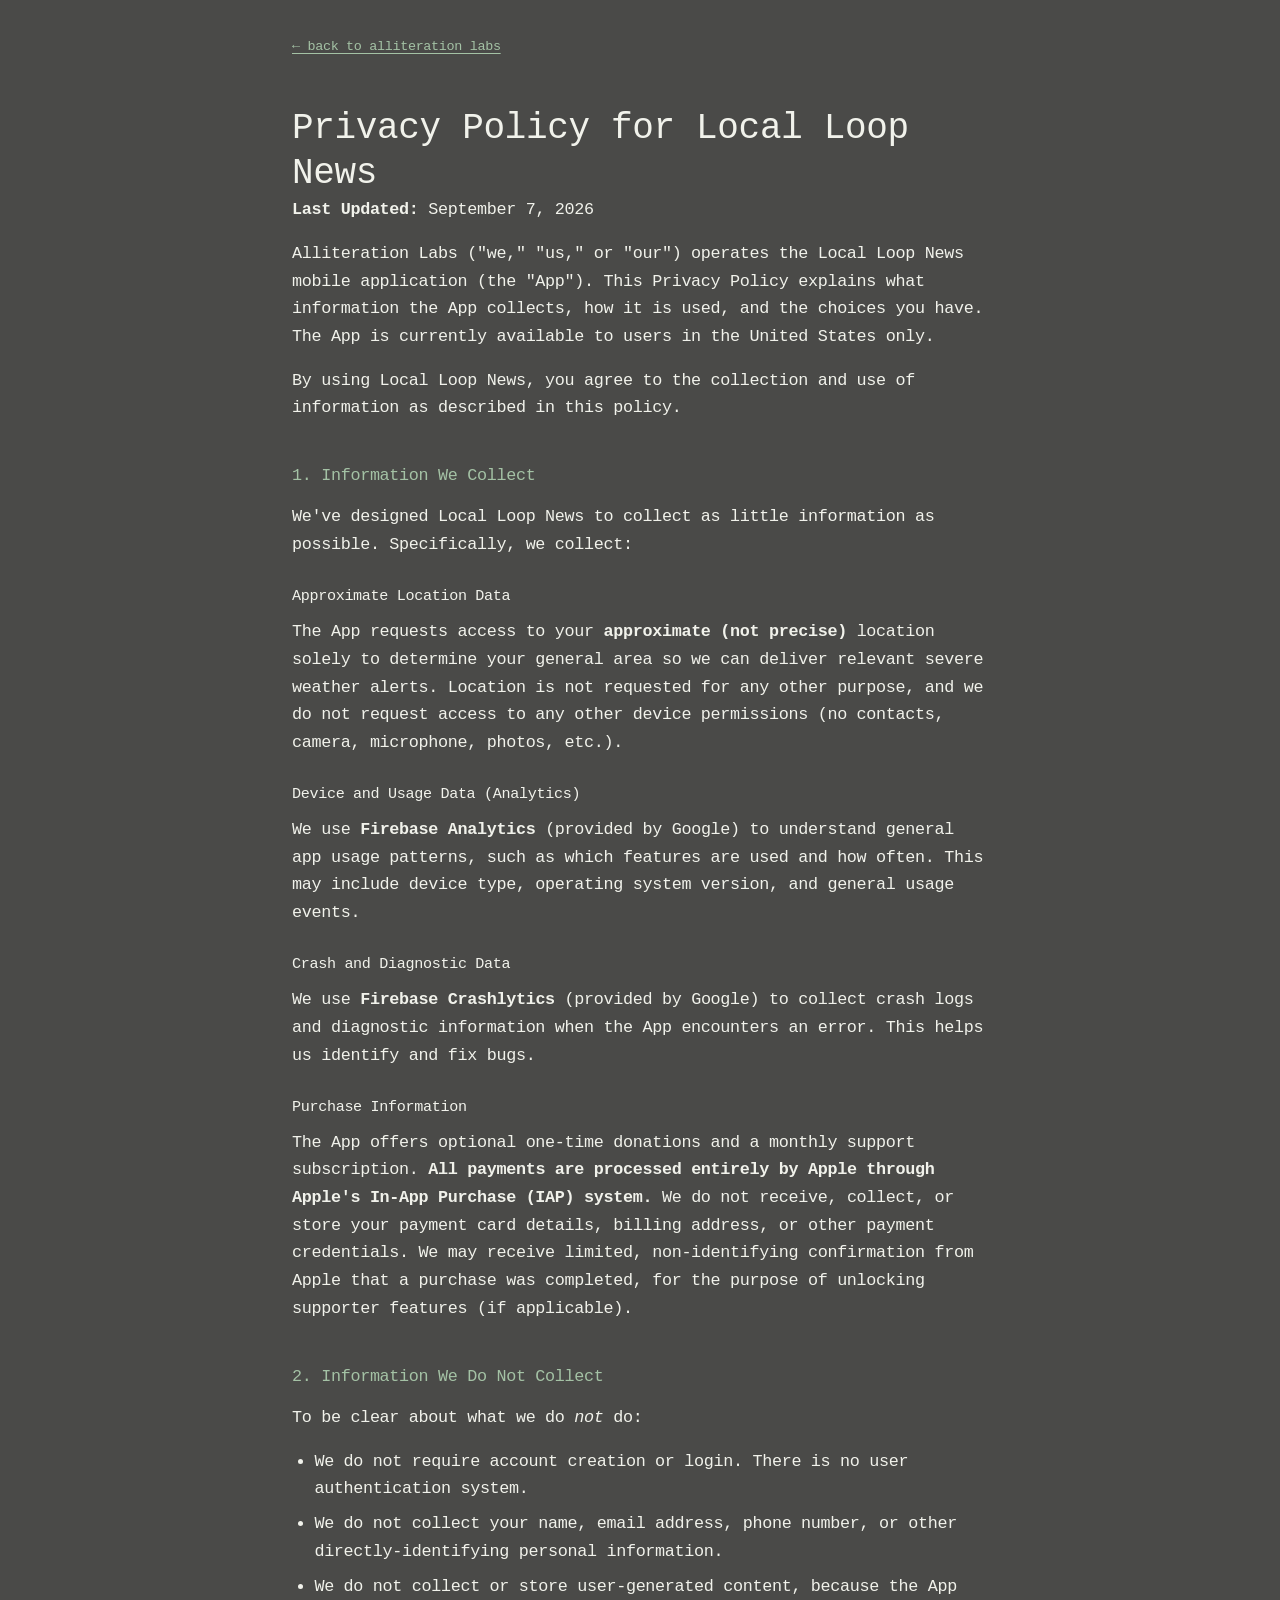
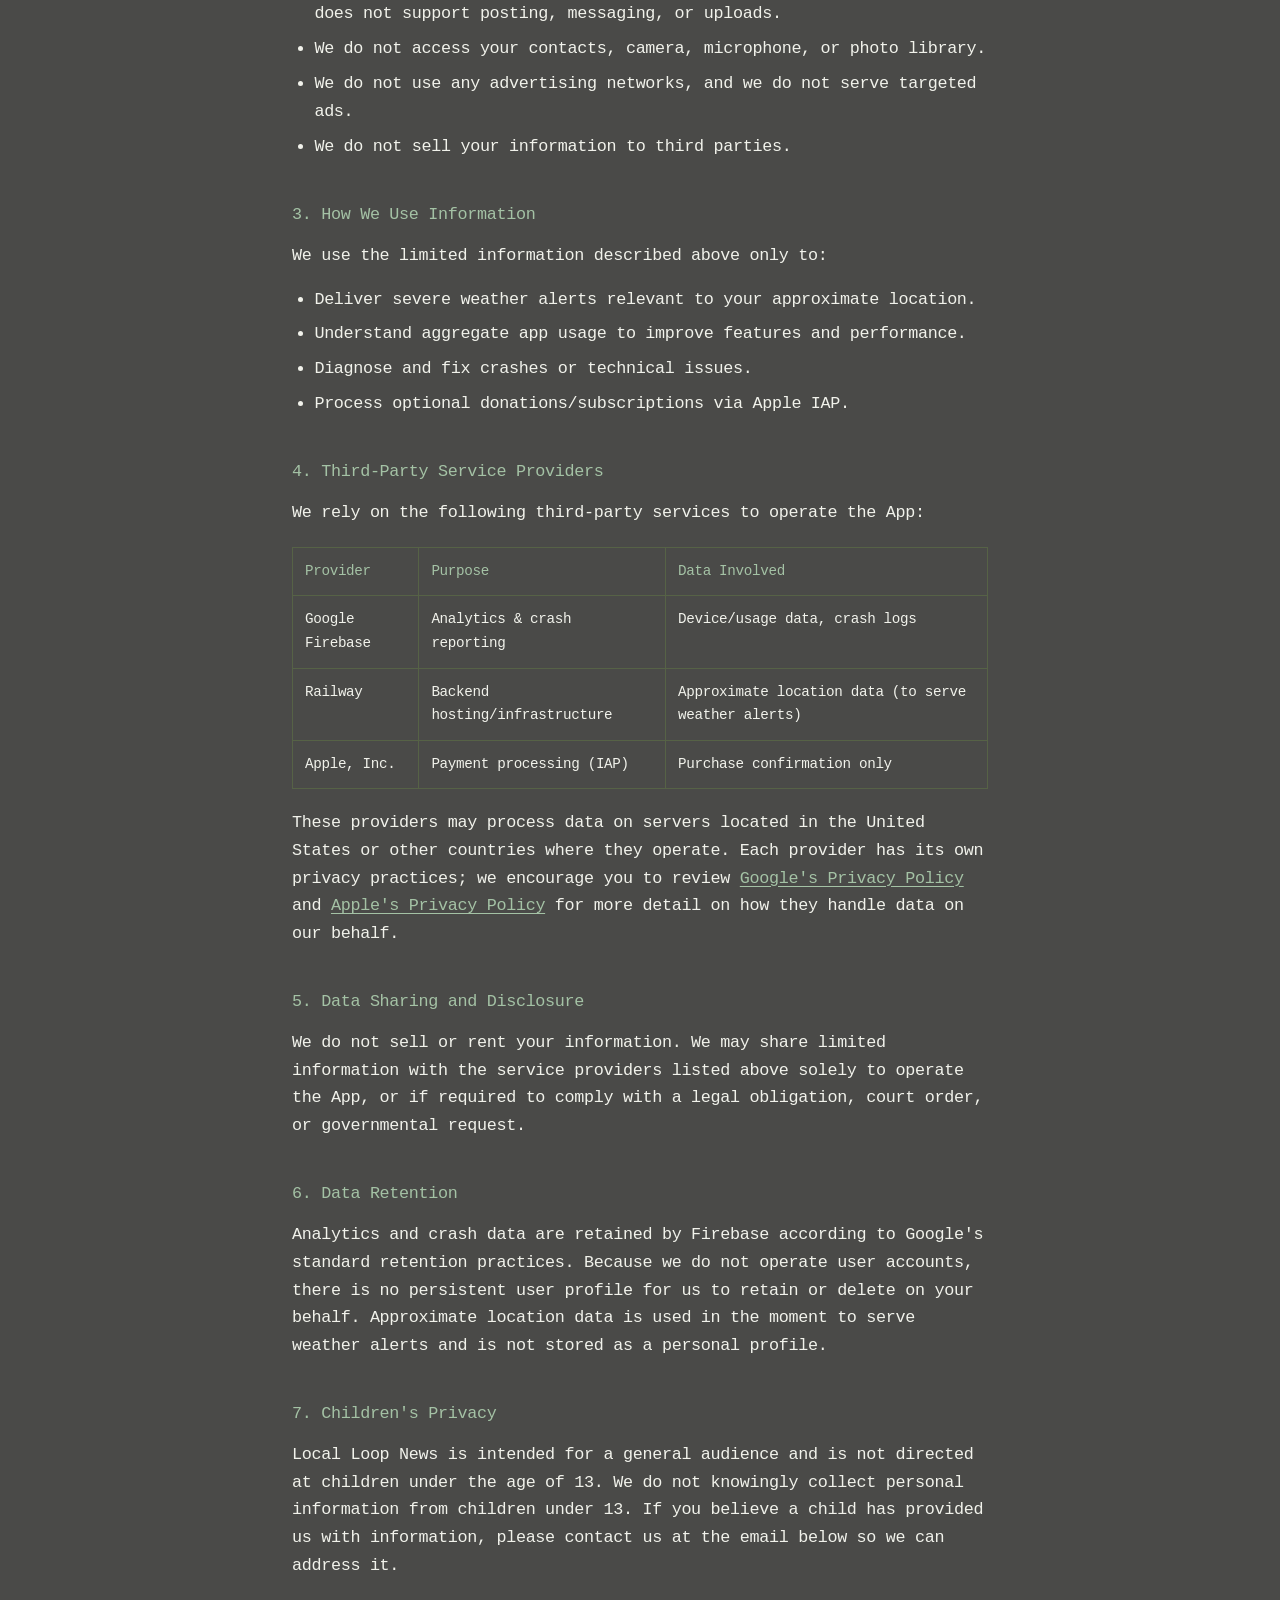
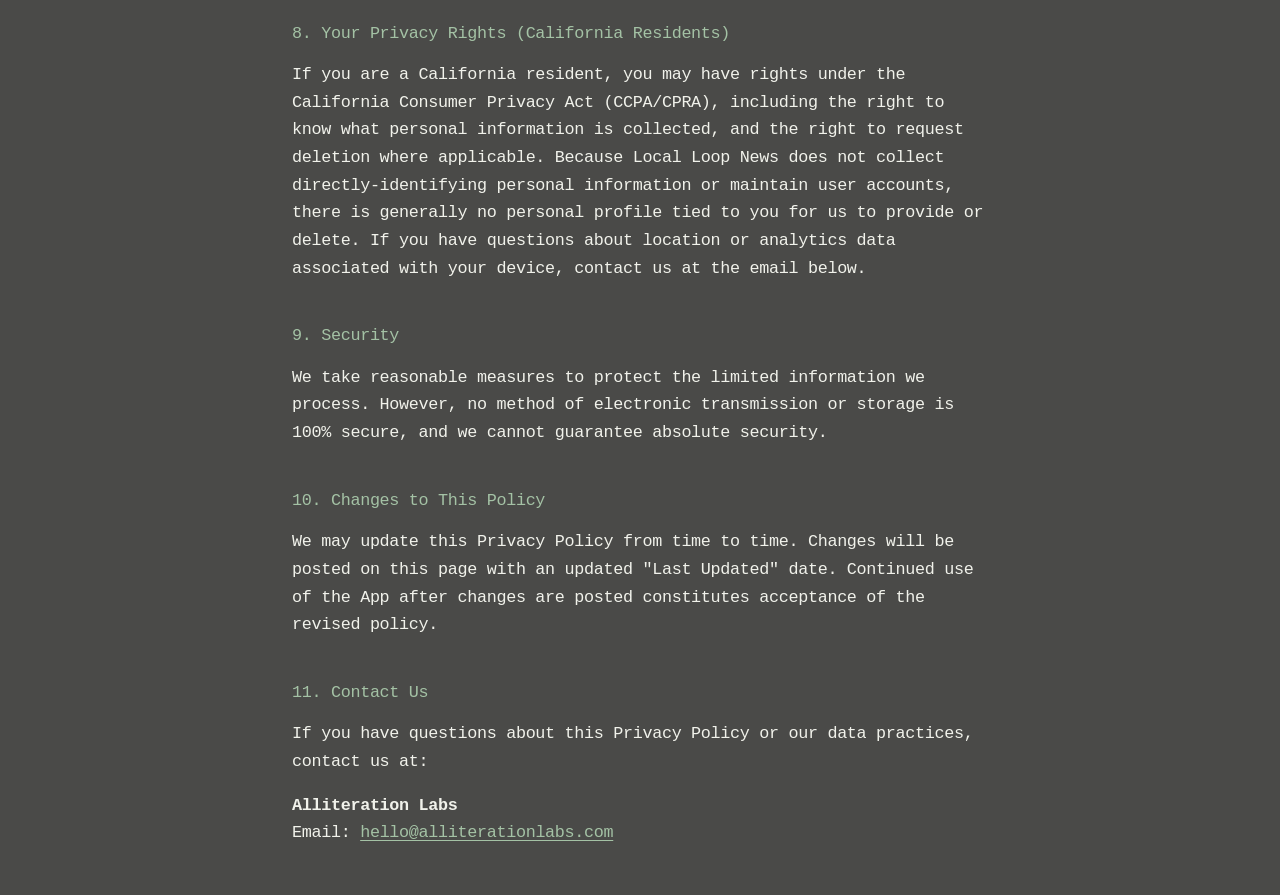
==== local-loop-policy/index.html @ e63e3c95 "Add privacy policy" ====
<!doctype html>
<html lang="en">
  <head>
    <meta charset="UTF-8" />
    <meta name="viewport" content="width=device-width, initial-scale=1.0" />
    <meta
      name="description"
      content="Privacy Policy for the Local Loop News mobile application."
    />
    <title>Local Loop News Privacy Policy | Alliteration Labs</title>
    <link rel="stylesheet" href="../styles.css" />
  </head>
  <body>
    <main class="terminal policy">
      <a class="policy__back" href="../index.html">&larr; back to alliteration labs</a>

      <h1 class="policy__title">Privacy Policy for Local Loop News</h1>
      <p class="policy__updated"><strong>Last Updated:</strong> September 7, 2026</p>

      <p>
        Alliteration Labs (&quot;we,&quot; &quot;us,&quot; or &quot;our&quot;) operates the Local
        Loop News mobile application (the &quot;App&quot;). This Privacy Policy explains
        what information the App collects, how it is used, and the choices you
        have. The App is currently available to users in the United States only.
      </p>
      <p>
        By using Local Loop News, you agree to the collection and use of
        information as described in this policy.
      </p>

      <h2>1. Information We Collect</h2>
      <p>We&apos;ve designed Local Loop News to collect as little information as possible. Specifically, we collect:</p>

      <h3>Approximate Location Data</h3>
      <p>
        The App requests access to your <strong>approximate (not precise)</strong>
        location solely to determine your general area so we can deliver relevant
        severe weather alerts. Location is not requested for any other purpose,
        and we do not request access to any other device permissions (no contacts,
        camera, microphone, photos, etc.).
      </p>

      <h3>Device and Usage Data (Analytics)</h3>
      <p>
        We use <strong>Firebase Analytics</strong> (provided by Google) to understand
        general app usage patterns, such as which features are used and how often.
        This may include device type, operating system version, and general usage events.
      </p>

      <h3>Crash and Diagnostic Data</h3>
      <p>
        We use <strong>Firebase Crashlytics</strong> (provided by Google) to collect
        crash logs and diagnostic information when the App encounters an error.
        This helps us identify and fix bugs.
      </p>

      <h3>Purchase Information</h3>
      <p>
        The App offers optional one-time donations and a monthly support subscription.
        <strong>All payments are processed entirely by Apple through Apple&apos;s In-App
        Purchase (IAP) system.</strong> We do not receive, collect, or store your
        payment card details, billing address, or other payment credentials. We may
        receive limited, non-identifying confirmation from Apple that a purchase was
        completed, for the purpose of unlocking supporter features (if applicable).
      </p>

      <h2>2. Information We Do Not Collect</h2>
      <p>To be clear about what we do <em>not</em> do:</p>
      <ul>
        <li>We do not require account creation or login. There is no user authentication system.</li>
        <li>We do not collect your name, email address, phone number, or other directly-identifying personal information.</li>
        <li>We do not collect or store user-generated content, because the App does not support posting, messaging, or uploads.</li>
        <li>We do not access your contacts, camera, microphone, or photo library.</li>
        <li>We do not use any advertising networks, and we do not serve targeted ads.</li>
        <li>We do not sell your information to third parties.</li>
      </ul>

      <h2>3. How We Use Information</h2>
      <p>We use the limited information described above only to:</p>
      <ul>
        <li>Deliver severe weather alerts relevant to your approximate location.</li>
        <li>Understand aggregate app usage to improve features and performance.</li>
        <li>Diagnose and fix crashes or technical issues.</li>
        <li>Process optional donations/subscriptions via Apple IAP.</li>
      </ul>

      <h2>4. Third-Party Service Providers</h2>
      <p>We rely on the following third-party services to operate the App:</p>
      <div class="policy__table-wrap" tabindex="0">
        <table>
          <thead>
            <tr>
              <th scope="col">Provider</th>
              <th scope="col">Purpose</th>
              <th scope="col">Data Involved</th>
            </tr>
          </thead>
          <tbody>
            <tr>
              <td>Google Firebase</td>
              <td>Analytics &amp; crash reporting</td>
              <td>Device/usage data, crash logs</td>
            </tr>
            <tr>
              <td>Railway</td>
              <td>Backend hosting/infrastructure</td>
              <td>Approximate location data (to serve weather alerts)</td>
            </tr>
            <tr>
              <td>Apple, Inc.</td>
              <td>Payment processing (IAP)</td>
              <td>Purchase confirmation only</td>
            </tr>
          </tbody>
        </table>
      </div>
      <p>
        These providers may process data on servers located in the United States or
        other countries where they operate. Each provider has its own privacy practices;
        we encourage you to review <a href="https://policies.google.com/privacy">Google&apos;s
        Privacy Policy</a> and <a href="https://www.apple.com/legal/privacy/">Apple&apos;s
        Privacy Policy</a> for more detail on how they handle data on our behalf.
      </p>

      <h2>5. Data Sharing and Disclosure</h2>
      <p>
        We do not sell or rent your information. We may share limited information with
        the service providers listed above solely to operate the App, or if required to
        comply with a legal obligation, court order, or governmental request.
      </p>

      <h2>6. Data Retention</h2>
      <p>
        Analytics and crash data are retained by Firebase according to Google&apos;s standard
        retention practices. Because we do not operate user accounts, there is no persistent
        user profile for us to retain or delete on your behalf. Approximate location data is
        used in the moment to serve weather alerts and is not stored as a personal profile.
      </p>

      <h2>7. Children&apos;s Privacy</h2>
      <p>
        Local Loop News is intended for a general audience and is not directed at children
        under the age of 13. We do not knowingly collect personal information from children
        under 13. If you believe a child has provided us with information, please contact us
        at the email below so we can address it.
      </p>

      <h2>8. Your Privacy Rights (California Residents)</h2>
      <p>
        If you are a California resident, you may have rights under the California Consumer
        Privacy Act (CCPA/CPRA), including the right to know what personal information is
        collected, and the right to request deletion where applicable. Because Local Loop News
        does not collect directly-identifying personal information or maintain user accounts,
        there is generally no personal profile tied to you for us to provide or delete. If you
        have questions about location or analytics data associated with your device, contact us
        at the email below.
      </p>

      <h2>9. Security</h2>
      <p>
        We take reasonable measures to protect the limited information we process. However,
        no method of electronic transmission or storage is 100% secure, and we cannot guarantee
        absolute security.
      </p>

      <h2>10. Changes to This Policy</h2>
      <p>
        We may update this Privacy Policy from time to time. Changes will be posted on this
        page with an updated &quot;Last Updated&quot; date. Continued use of the App after changes are
        posted constitutes acceptance of the revised policy.
      </p>

      <h2>11. Contact Us</h2>
      <p>If you have questions about this Privacy Policy or our data practices, contact us at:</p>
      <p>
        <strong>Alliteration Labs</strong><br />
        Email: <a href="mailto:hello@alliterationlabs.com">hello@alliterationlabs.com</a>
      </p>
    </main>
  </body>
</html>
---- styles.css ----
:root {
  color-scheme: light;
  font-family: "SFMono-Regular", Consolas, "Liberation Mono", Menlo, monospace;
  background: #4a4a48;
  color: #f1f2eb;
}

* {
  box-sizing: border-box;
}

html,
body {
  min-height: 100%;
  margin: 0;
}

body {
  background: #4a4a48;
}

.terminal {
  min-height: 100dvh;
  max-width: 1040px;
  margin: 0 auto;
  padding: 2rem;
  font-size: clamp(0.9rem, 1.7vw, 1.05rem);
  line-height: 1.65;
  letter-spacing: -0.02em;
  cursor: text;
}

.terminal__header {
  display: flex;
  justify-content: space-between;
  margin-bottom: 3rem;
  color: #d8dad3;
  font-size: 0.75em;
  letter-spacing: 0.06em;
  text-transform: uppercase;
}

.status-indicator {
  display: inline-flex;
  align-items: center;
  gap: 0.35rem;
  min-height: 1em;
}

.status-indicator i {
  display: block;
  width: 0.45em;
  height: 0.45em;
  background: #566246;
}

.status-indicator--active i {
  animation: status-light-1 1.6s steps(1, end) infinite;
}

.status-indicator--active i:nth-child(2) {
  animation-name: status-light-2;
}

.status-indicator--active i:nth-child(3) {
  animation-name: status-light-3;
}

.status-indicator--active i:nth-child(4) {
  animation-name: status-light-4;
}

.status-indicator--active i:nth-child(5) {
  animation-name: status-light-5;
}

.terminal__output {
  overflow-wrap: anywhere;
}

.terminal__line {
  margin: 0 0 0.7rem;
  white-space: pre-wrap;
}

.terminal__line--command {
  color: #a4c2a5;
}

.terminal__line--muted {
  color: #d8dad3;
}

.terminal__prompt {
  display: flex;
  align-items: center;
  min-width: 0;
  margin-top: 0.7rem;
}

.terminal__hint {
  margin: 0.3rem 0 0;
  color: #d8dad3;
  font-size: 0.75em;
}

.terminal__footer {
  margin-top: calc(100dvh - 13rem);
  padding-bottom: 1rem;
  color: #d8dad3;
  font-size: 0.75em;
}

.terminal__footer a,
.policy__back {
  color: inherit;
  cursor: pointer;
  text-underline-offset: 0.2em;
}

.terminal__footer a:hover,
.policy__back:hover {
  color: #f1f2eb;
}

.policy {
  max-width: 760px;
}

.policy__back {
  display: inline-block;
  margin-bottom: 3rem;
  color: #d8dad3;
  font-size: 0.8em;
}

.policy__title {
  margin: 0;
  color: #f1f2eb;
  font-size: clamp(1.5rem, 4vw, 2.25rem);
  font-weight: 400;
  line-height: 1.25;
}

.policy__updated {
  margin: 0.8rem 0 2.5rem;
  color: #d8dad3;
}

.policy h2 {
  margin: 2.5rem 0 0.85rem;
  color: #a4c2a5;
  font-size: 1em;
  font-weight: 400;
}

.policy h3 {
  margin: 1.6rem 0 0.55rem;
  color: #f1f2eb;
  font-size: 0.9em;
  font-weight: 400;
}

.policy p,
.policy li {
  color: #f1f2eb;
}

.policy p {
  margin: 0 0 1rem;
}

.policy ul {
  margin: 0 0 1rem;
  padding-left: 1.4rem;
}

.policy li {
  margin-bottom: 0.45rem;
}

.policy a {
  color: #a4c2a5;
  text-underline-offset: 0.2em;
}

.policy__table-wrap {
  margin: 1.25rem 0;
  overflow-x: auto;
}

.policy table {
  width: 100%;
  min-width: 600px;
  border-collapse: collapse;
  color: #f1f2eb;
  font-size: 0.85em;
}

.policy th,
.policy td {
  padding: 0.75rem;
  border: 1px solid #566246;
  text-align: left;
  vertical-align: top;
}

.policy th {
  color: #a4c2a5;
  font-weight: 400;
}

.prompt-prefix {
  flex: 0 0 auto;
  color: #a4c2a5;
  white-space: nowrap;
}

#command-input {
  width: 0;
  min-width: 0;
  flex: 0 0 auto;
  margin-left: 1ch;
  padding: 0;
  border: 0;
  outline: 0;
  background: transparent;
  color: #f1f2eb;
  font: inherit;
  caret-color: transparent;
}

.cursor {
  width: 0.6ch;
  height: 1em;
  flex: 0 0 auto;
  background: currentColor;
  animation: blink 1s step-end infinite;
}

.terminal:not(:focus-within) .cursor {
  opacity: 0.45;
}

.sr-only {
  position: absolute;
  width: 1px;
  height: 1px;
  padding: 0;
  margin: -1px;
  overflow: hidden;
  clip: rect(0, 0, 0, 0);
  white-space: nowrap;
  border: 0;
}

@keyframes blink {
  50%,
  100% {
    opacity: 0;
  }
}

@keyframes status-light-1 {
  0%, 6.24%, 93.75%, 100% {
    background: #a4c2a5;
  }

  6.25%, 93.74% {
    background: #566246;
  }
}

@keyframes status-light-2 {
  6.25%, 18.74%, 81.25%, 93.74% {
    background: #a4c2a5;
  }

  0%, 6.24%, 18.75%, 81.24%, 93.75%, 100% {
    background: #566246;
  }
}

@keyframes status-light-3 {
  18.75%, 31.24%, 68.75%, 81.24% {
    background: #a4c2a5;
  }

  0%, 18.74%, 31.25%, 68.74%, 81.25%, 100% {
    background: #566246;
  }
}

@keyframes status-light-4 {
  31.25%, 43.74%, 56.25%, 68.74% {
    background: #a4c2a5;
  }

  0%, 31.24%, 43.75%, 56.24%, 68.75%, 100% {
    background: #566246;
  }
}

@keyframes status-light-5 {
  43.75%, 56.24% {
    background: #a4c2a5;
  }

  0%, 43.74%, 56.25%, 100% {
    background: #566246;
  }
}

@media (max-width: 600px) {
  .terminal {
    padding: 1.25rem;
  }

  .terminal__header {
    margin-bottom: 2rem;
  }

  .terminal__footer {
    margin-top: calc(100dvh - 11rem);
  }

}

@media (prefers-reduced-motion: reduce) {
  .cursor,
  .status-indicator--active i {
    animation: none;
  }
}
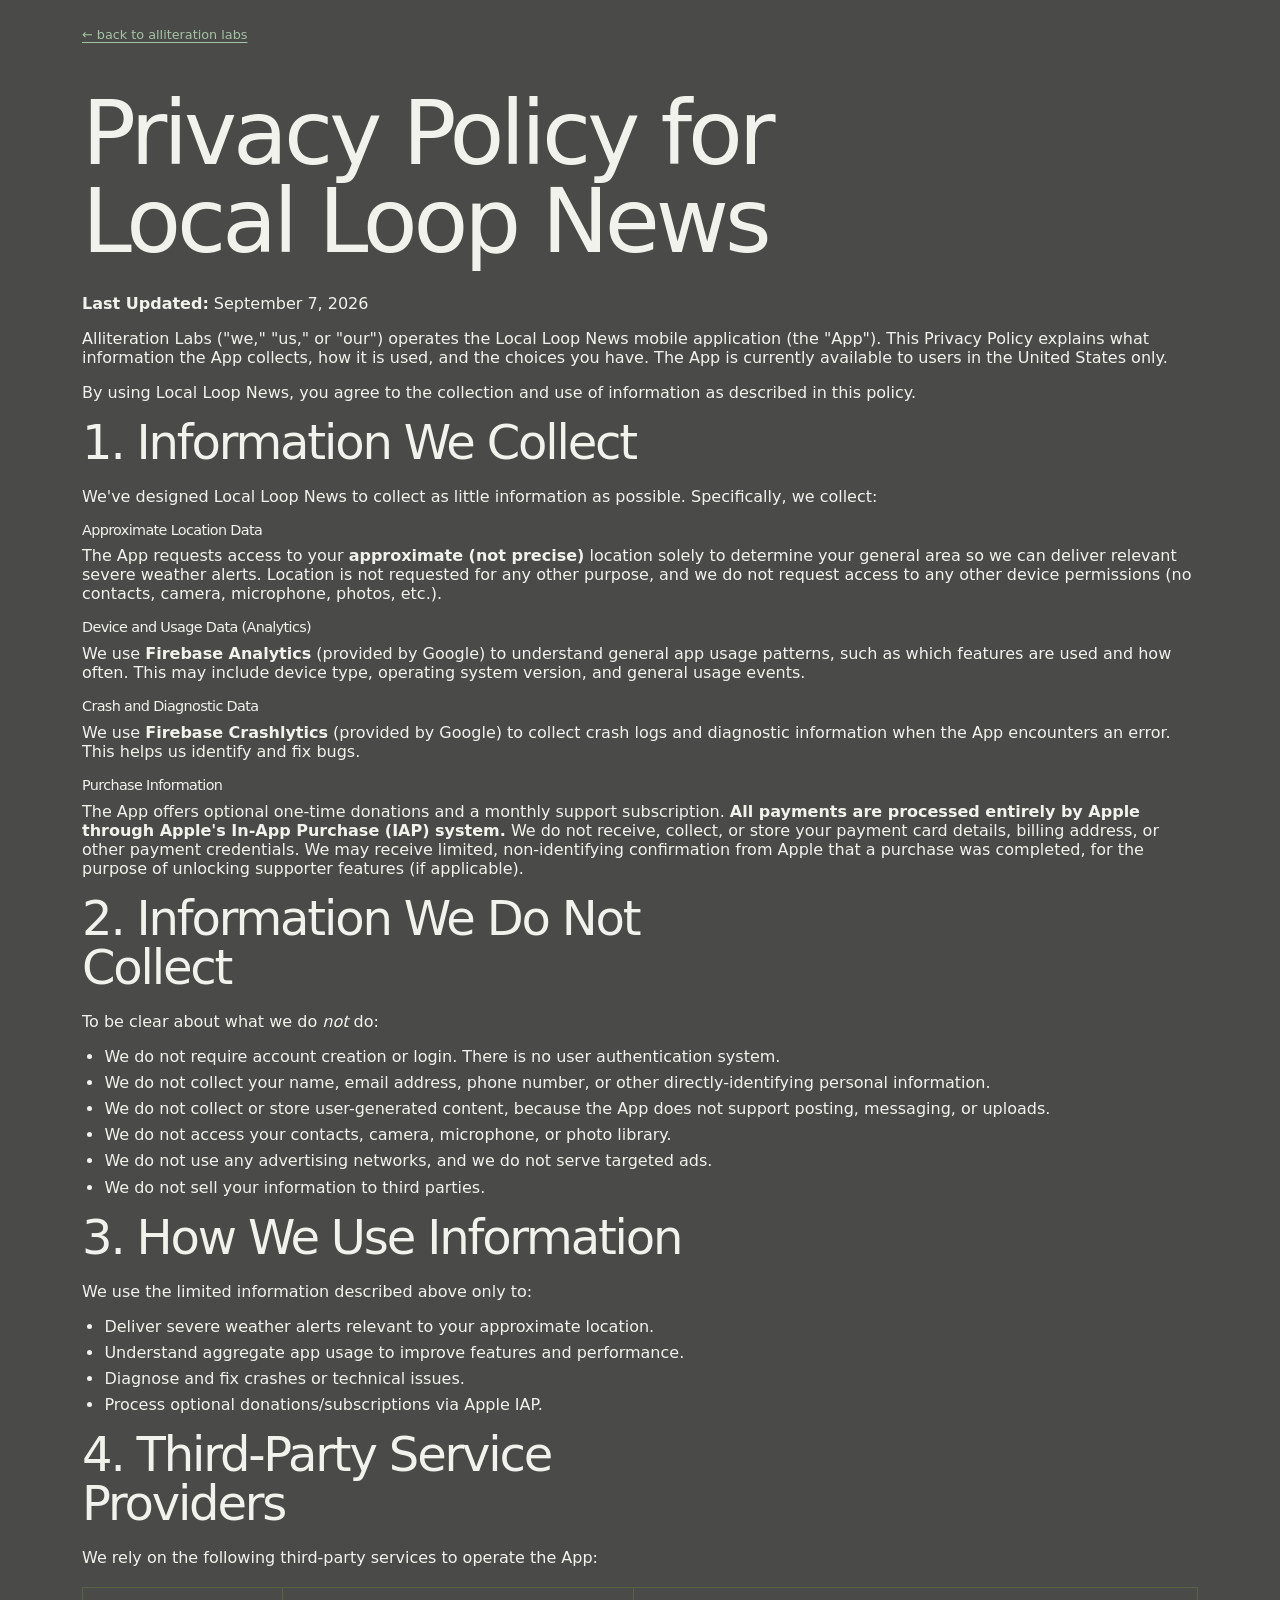
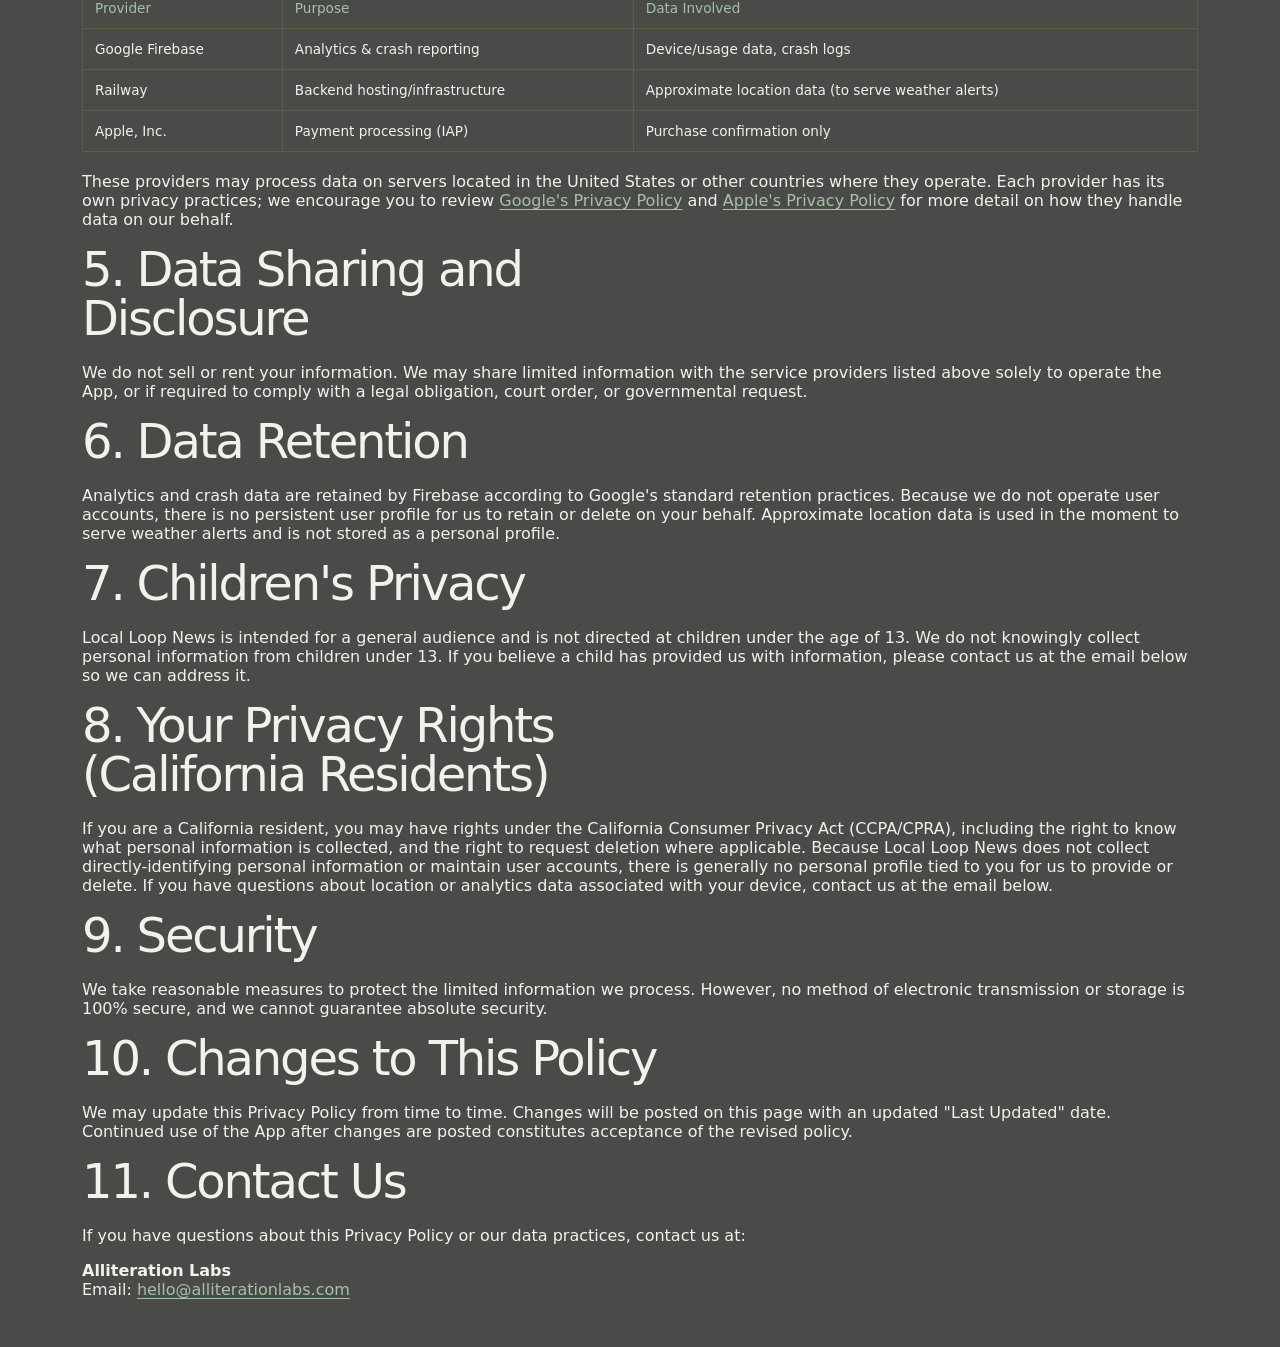
==== commit d85d2bf8: "Scrap the terminal" ====
--- a/local-loop-policy/index.html
+++ b/local-loop-policy/index.html
@@ -11,7 +11,7 @@
     <link rel="stylesheet" href="../styles.css" />
   </head>
   <body>
-    <main class="terminal policy">
+    <main class="site policy">
       <a class="policy__back" href="../index.html">&larr; back to alliteration labs</a>
 
       <h1 class="policy__title">Privacy Policy for Local Loop News</h1>
--- a/styles.css
+++ b/styles.css
@@ -19,106 +19,12 @@
   background: #4a4a48;
 }
 
-.terminal {
-  min-height: 100dvh;
-  max-width: 1040px;
-  margin: 0 auto;
-  padding: 2rem;
-  font-size: clamp(0.9rem, 1.7vw, 1.05rem);
-  line-height: 1.65;
-  letter-spacing: -0.02em;
-  cursor: text;
-}
-
-.terminal__header {
-  display: flex;
-  justify-content: space-between;
-  margin-bottom: 3rem;
-  color: #d8dad3;
-  font-size: 0.75em;
-  letter-spacing: 0.06em;
-  text-transform: uppercase;
-}
-
-.status-indicator {
-  display: inline-flex;
-  align-items: center;
-  gap: 0.35rem;
-  min-height: 1em;
-}
-
-.status-indicator i {
-  display: block;
-  width: 0.45em;
-  height: 0.45em;
-  background: #566246;
-}
-
-.status-indicator--active i {
-  animation: status-light-1 1.6s steps(1, end) infinite;
-}
-
-.status-indicator--active i:nth-child(2) {
-  animation-name: status-light-2;
-}
-
-.status-indicator--active i:nth-child(3) {
-  animation-name: status-light-3;
-}
-
-.status-indicator--active i:nth-child(4) {
-  animation-name: status-light-4;
-}
-
-.status-indicator--active i:nth-child(5) {
-  animation-name: status-light-5;
-}
-
-.terminal__output {
-  overflow-wrap: anywhere;
-}
-
-.terminal__line {
-  margin: 0 0 0.7rem;
-  white-space: pre-wrap;
-}
-
-.terminal__line--command {
-  color: #a4c2a5;
-}
-
-.terminal__line--muted {
-  color: #d8dad3;
-}
-
-.terminal__prompt {
-  display: flex;
-  align-items: center;
-  min-width: 0;
-  margin-top: 0.7rem;
-}
-
-.terminal__hint {
-  margin: 0.3rem 0 0;
-  color: #d8dad3;
-  font-size: 0.75em;
-}
-
-.terminal__footer {
-  margin-top: calc(100dvh - 13rem);
-  padding-bottom: 1rem;
-  color: #d8dad3;
-  font-size: 0.75em;
-}
-
-.terminal__footer a,
 .policy__back {
   color: inherit;
   cursor: pointer;
   text-underline-offset: 0.2em;
 }
 
-.terminal__footer a:hover,
 .policy__back:hover {
   color: #f1f2eb;
 }
@@ -210,125 +116,206 @@
   font-weight: 400;
 }
 
-.prompt-prefix {
-  flex: 0 0 auto;
-  color: #a4c2a5;
-  white-space: nowrap;
-}
-
-#command-input {
-  width: 0;
-  min-width: 0;
-  flex: 0 0 auto;
-  margin-left: 1ch;
-  padding: 0;
-  border: 0;
-  outline: 0;
-  background: transparent;
-  color: #f1f2eb;
-  font: inherit;
-  caret-color: transparent;
-}
-
-.cursor {
-  width: 0.6ch;
-  height: 1em;
-  flex: 0 0 auto;
-  background: currentColor;
-  animation: blink 1s step-end infinite;
-}
-
-.terminal:not(:focus-within) .cursor {
-  opacity: 0.45;
-}
-
-.sr-only {
-  position: absolute;
-  width: 1px;
-  height: 1px;
-  padding: 0;
-  margin: -1px;
-  overflow: hidden;
-  clip: rect(0, 0, 0, 0);
-  white-space: nowrap;
-  border: 0;
-}
-
-@keyframes blink {
-  50%,
-  100% {
-    opacity: 0;
-  }
-}
-
-@keyframes status-light-1 {
-  0%, 6.24%, 93.75%, 100% {
-    background: #a4c2a5;
-  }
-
-  6.25%, 93.74% {
-    background: #566246;
-  }
-}
-
-@keyframes status-light-2 {
-  6.25%, 18.74%, 81.25%, 93.74% {
-    background: #a4c2a5;
-  }
-
-  0%, 6.24%, 18.75%, 81.24%, 93.75%, 100% {
-    background: #566246;
-  }
-}
-
-@keyframes status-light-3 {
-  18.75%, 31.24%, 68.75%, 81.24% {
-    background: #a4c2a5;
-  }
-
-  0%, 18.74%, 31.25%, 68.74%, 81.25%, 100% {
-    background: #566246;
-  }
-}
-
-@keyframes status-light-4 {
-  31.25%, 43.74%, 56.25%, 68.74% {
-    background: #a4c2a5;
-  }
-
-  0%, 31.24%, 43.75%, 56.24%, 68.75%, 100% {
-    background: #566246;
-  }
-}
-
-@keyframes status-light-5 {
-  43.75%, 56.24% {
-    background: #a4c2a5;
-  }
-
-  0%, 43.74%, 56.25%, 100% {
-    background: #566246;
-  }
+.site {
+  max-width: 1180px;
+  margin: 0 auto;
+  padding: 1.5rem 2rem 2rem;
+  font-family: Inter, ui-sans-serif, system-ui, -apple-system, BlinkMacSystemFont, "Segoe UI", sans-serif;
+}
+
+.site__header,
+.site__footer {
+  display: flex;
+  align-items: center;
+  justify-content: space-between;
+  gap: 1rem;
+}
+
+.site__header {
+  padding: 0.25rem 0 5rem;
+}
+
+.site__brand {
+  color: #f1f2eb;
+  font-family: "SFMono-Regular", Consolas, "Liberation Mono", Menlo, monospace;
+  font-size: 0.85rem;
+  letter-spacing: 0.06em;
+  text-decoration: none;
+  text-transform: uppercase;
+}
+
+.site__header-contact,
+.site__footer a {
+  color: #d8dad3;
+  font-size: 0.875rem;
+  text-underline-offset: 0.22em;
+}
+
+.site__header-contact:hover,
+.site__footer a:hover {
+  color: #f1f2eb;
+}
+
+.site__hero {
+  max-width: 840px;
+  padding: 2rem 0 9rem;
+}
+
+.site__eyebrow {
+  margin: 0 0 1rem;
+  color: #a4c2a5;
+  font-family: "SFMono-Regular", Consolas, "Liberation Mono", Menlo, monospace;
+  font-size: 0.75rem;
+  letter-spacing: 0.08em;
+  text-transform: uppercase;
+}
+
+.site h1,
+.site h2,
+.site h3,
+.site p {
+  margin-top: 0;
+}
+
+.site h1,
+.site h2,
+.site h3 {
+  color: #f1f2eb;
+  font-weight: 500;
+  letter-spacing: -0.045em;
+}
+
+.site h1 {
+  max-width: 800px;
+  margin-bottom: 1.75rem;
+  font-size: clamp(2.7rem, 7vw, 5.8rem);
+  line-height: 0.98;
+}
+
+.site h2 {
+  max-width: 650px;
+  margin-bottom: 1.25rem;
+  font-size: clamp(1.8rem, 4vw, 3rem);
+  line-height: 1.02;
+}
+
+.site__intro,
+.site__section > p {
+  max-width: 600px;
+  color: #d8dad3;
+  font-size: clamp(1.05rem, 2vw, 1.25rem);
+  line-height: 1.6;
+}
+
+.site__button {
+  display: inline-block;
+  margin-top: 1.25rem;
+  padding: 0.75rem 1rem;
+  border: 1px solid #a4c2a5;
+  color: #f1f2eb;
+  font-family: "SFMono-Regular", Consolas, "Liberation Mono", Menlo, monospace;
+  font-size: 0.8rem;
+  text-decoration: none;
+}
+
+.site__button:hover {
+  background: #a4c2a5;
+  color: #4a4a48;
+}
+
+.site__section {
+  padding: 5rem 0;
+  border-top: 1px solid #566246;
+}
+
+.site__section-heading {
+  margin-bottom: 2.5rem;
+}
+
+.site__projects {
+  display: grid;
+  grid-template-columns: repeat(3, minmax(0, 1fr));
+  gap: 1px;
+  background: #566246;
+}
+
+.project-card {
+  min-height: 240px;
+  padding: 1.5rem;
+  background: #4a4a48;
+}
+
+.project-card__number {
+  margin-bottom: 3.5rem;
+  color: #a4c2a5;
+  font-family: "SFMono-Regular", Consolas, "Liberation Mono", Menlo, monospace;
+  font-size: 0.75rem;
+}
+
+.project-card h3 {
+  margin-bottom: 0.65rem;
+  font-size: 1.5rem;
+}
+
+.project-card p:last-child {
+  margin-bottom: 0;
+  color: #d8dad3;
+  line-height: 1.55;
+}
+
+.site__contact {
+  padding: 8rem 0;
+}
+
+.site__contact a {
+  color: #a4c2a5;
+  font-size: clamp(1.1rem, 2.5vw, 1.5rem);
+  text-underline-offset: 0.25em;
+}
+
+.site__footer {
+  padding-top: 1.5rem;
+  border-top: 1px solid #566246;
+  color: #d8dad3;
+  font-family: "SFMono-Regular", Consolas, "Liberation Mono", Menlo, monospace;
+  font-size: 0.75rem;
 }
 
 @media (max-width: 600px) {
-  .terminal {
+  .site {
     padding: 1.25rem;
   }
 
-  .terminal__header {
+  .site__header {
+    padding-bottom: 3.5rem;
+  }
+
+  .site__hero {
+    padding: 1rem 0 5rem;
+  }
+
+  .site__section {
+    padding: 3.5rem 0;
+  }
+
+  .site__projects {
+    grid-template-columns: 1fr;
+  }
+
+  .project-card {
+    min-height: 0;
+  }
+
+  .project-card__number {
     margin-bottom: 2rem;
   }
 
-  .terminal__footer {
-    margin-top: calc(100dvh - 11rem);
-  }
-
-}
-
-@media (prefers-reduced-motion: reduce) {
-  .cursor,
-  .status-indicator--active i {
-    animation: none;
-  }
-}
+  .site__contact {
+    padding: 5rem 0;
+  }
+
+  .site__footer {
+    align-items: flex-start;
+    flex-direction: column;
+  }
+}
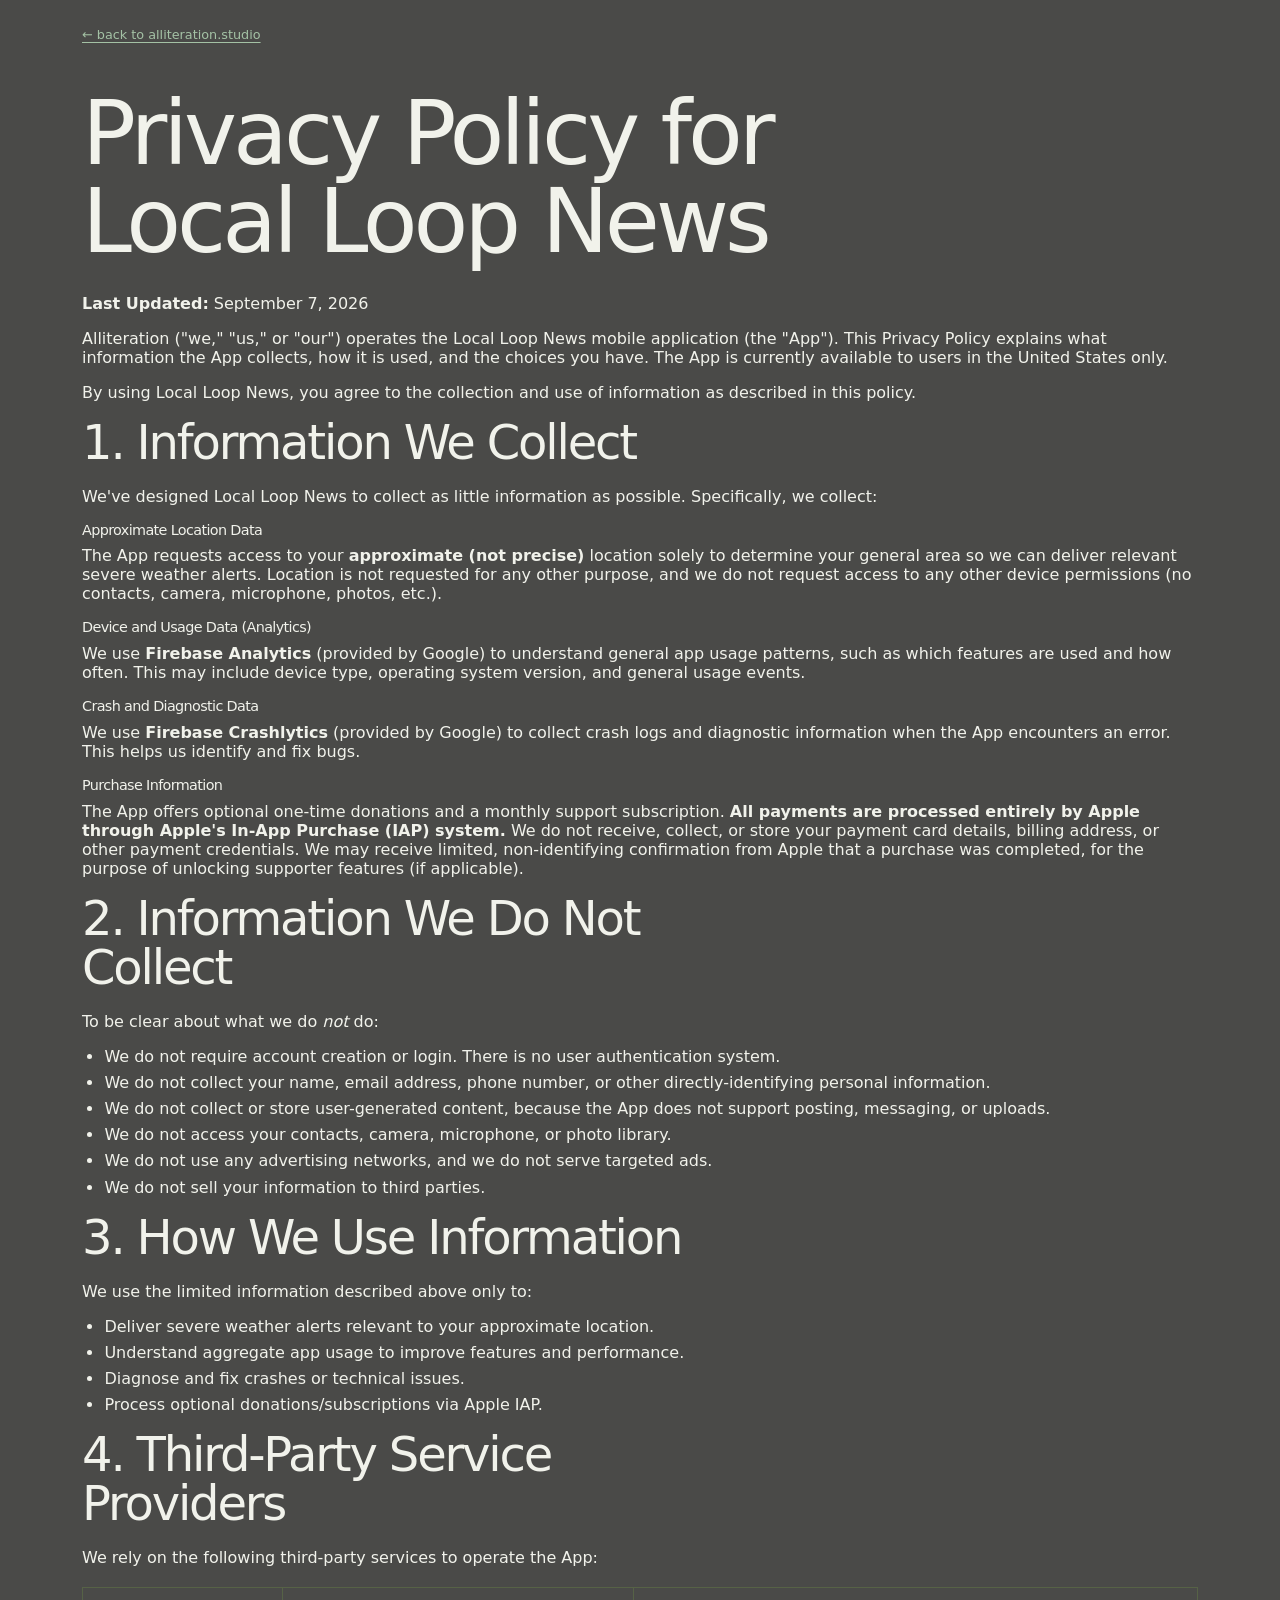
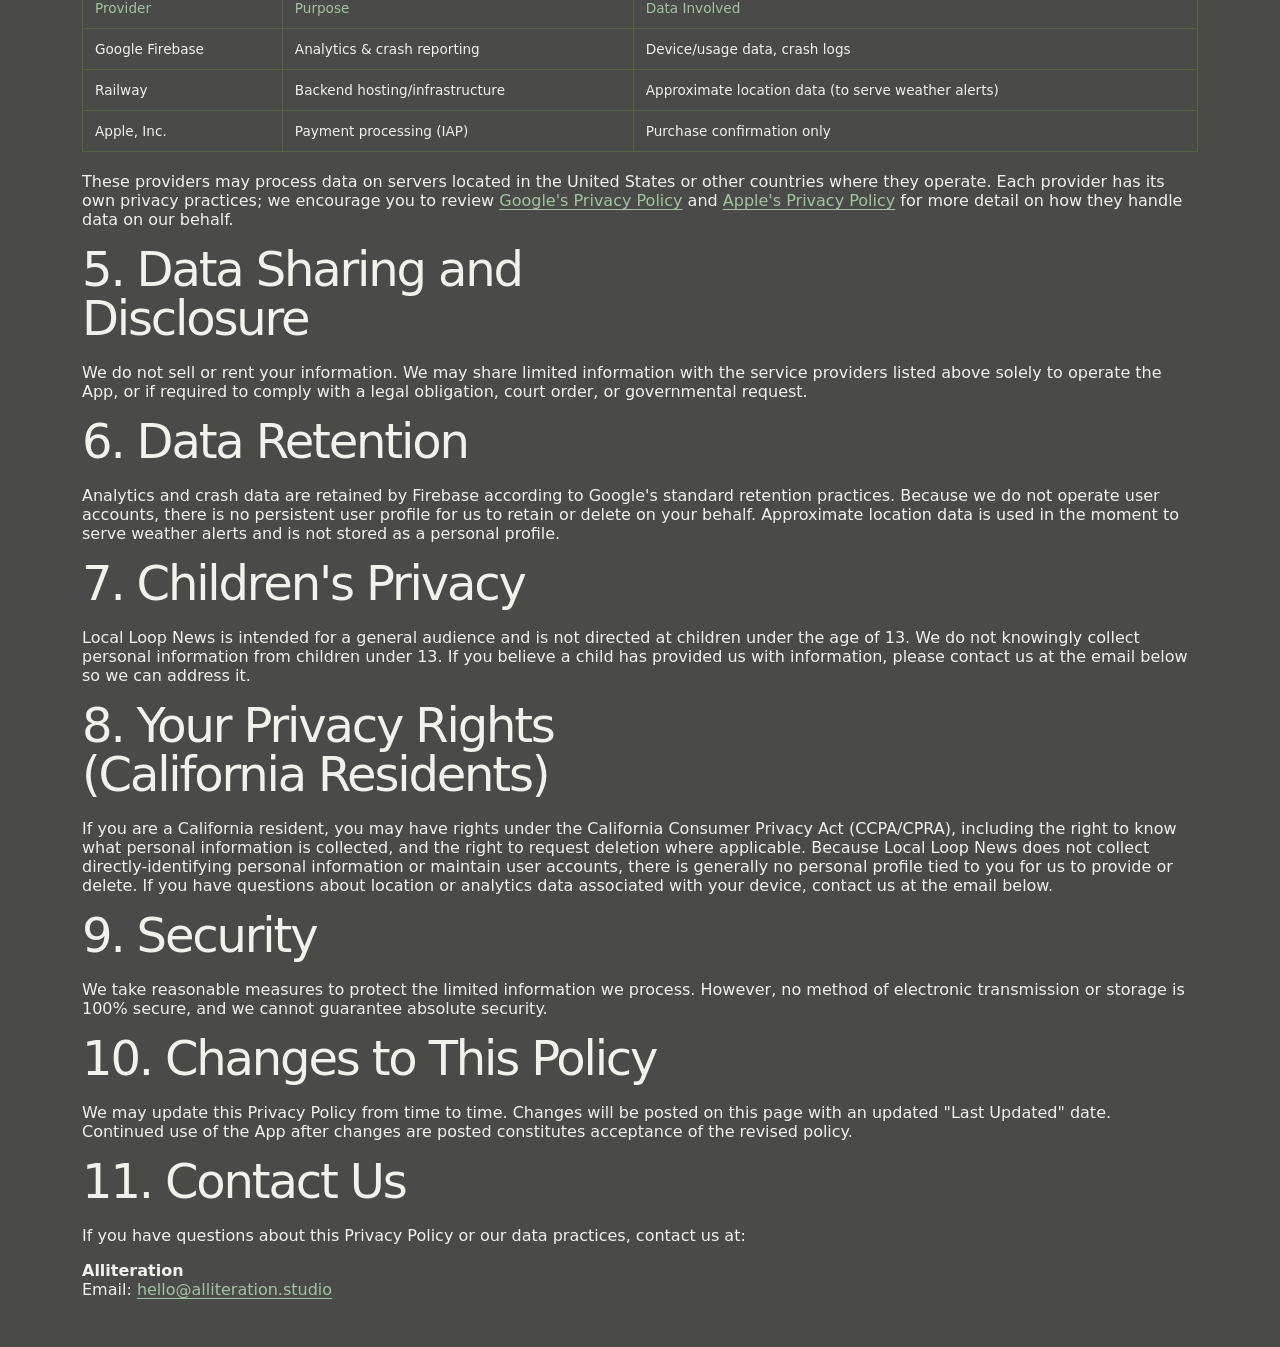
==== commit 2a0becc5: "Update url" ====
--- a/local-loop-policy/index.html
+++ b/local-loop-policy/index.html
@@ -7,18 +7,18 @@
       name="description"
       content="Privacy Policy for the Local Loop News mobile application."
     />
-    <title>Local Loop News Privacy Policy | Alliteration Labs</title>
+    <title>Local Loop News Privacy Policy | Alliteration</title>
     <link rel="stylesheet" href="../styles.css" />
   </head>
   <body>
     <main class="site policy">
-      <a class="policy__back" href="../index.html">&larr; back to alliteration labs</a>
+      <a class="policy__back" href="../index.html">&larr; back to alliteration.studio</a>
 
       <h1 class="policy__title">Privacy Policy for Local Loop News</h1>
       <p class="policy__updated"><strong>Last Updated:</strong> September 7, 2026</p>
 
       <p>
-        Alliteration Labs (&quot;we,&quot; &quot;us,&quot; or &quot;our&quot;) operates the Local
+        Alliteration (&quot;we,&quot; &quot;us,&quot; or &quot;our&quot;) operates the Local
         Loop News mobile application (the &quot;App&quot;). This Privacy Policy explains
         what information the App collects, how it is used, and the choices you
         have. The App is currently available to users in the United States only.
@@ -173,8 +173,8 @@
       <h2>11. Contact Us</h2>
       <p>If you have questions about this Privacy Policy or our data practices, contact us at:</p>
       <p>
-        <strong>Alliteration Labs</strong><br />
-        Email: <a href="mailto:hello@alliterationlabs.com">hello@alliterationlabs.com</a>
+        <strong>Alliteration</strong><br />
+        Email: <a href="mailto:hello@alliteration.studio">hello@alliteration.studio</a>
       </p>
     </main>
   </body>
